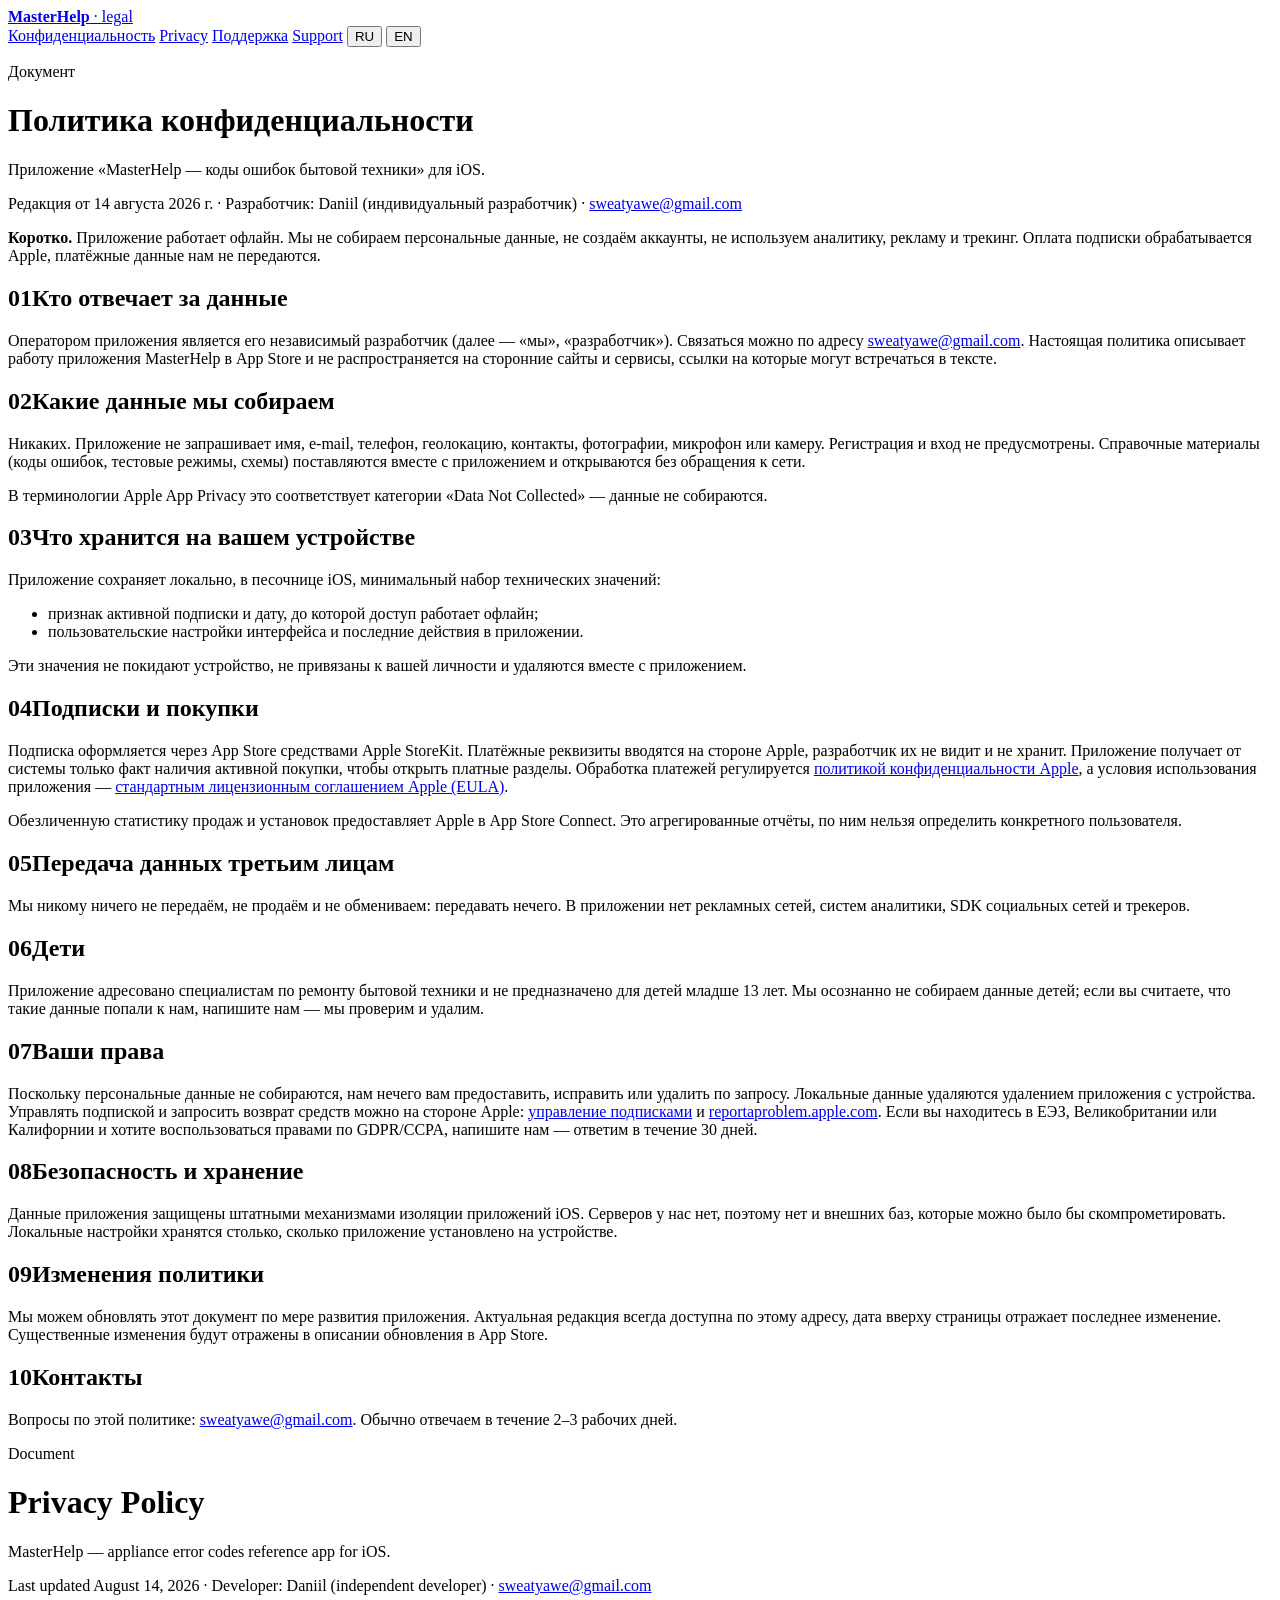
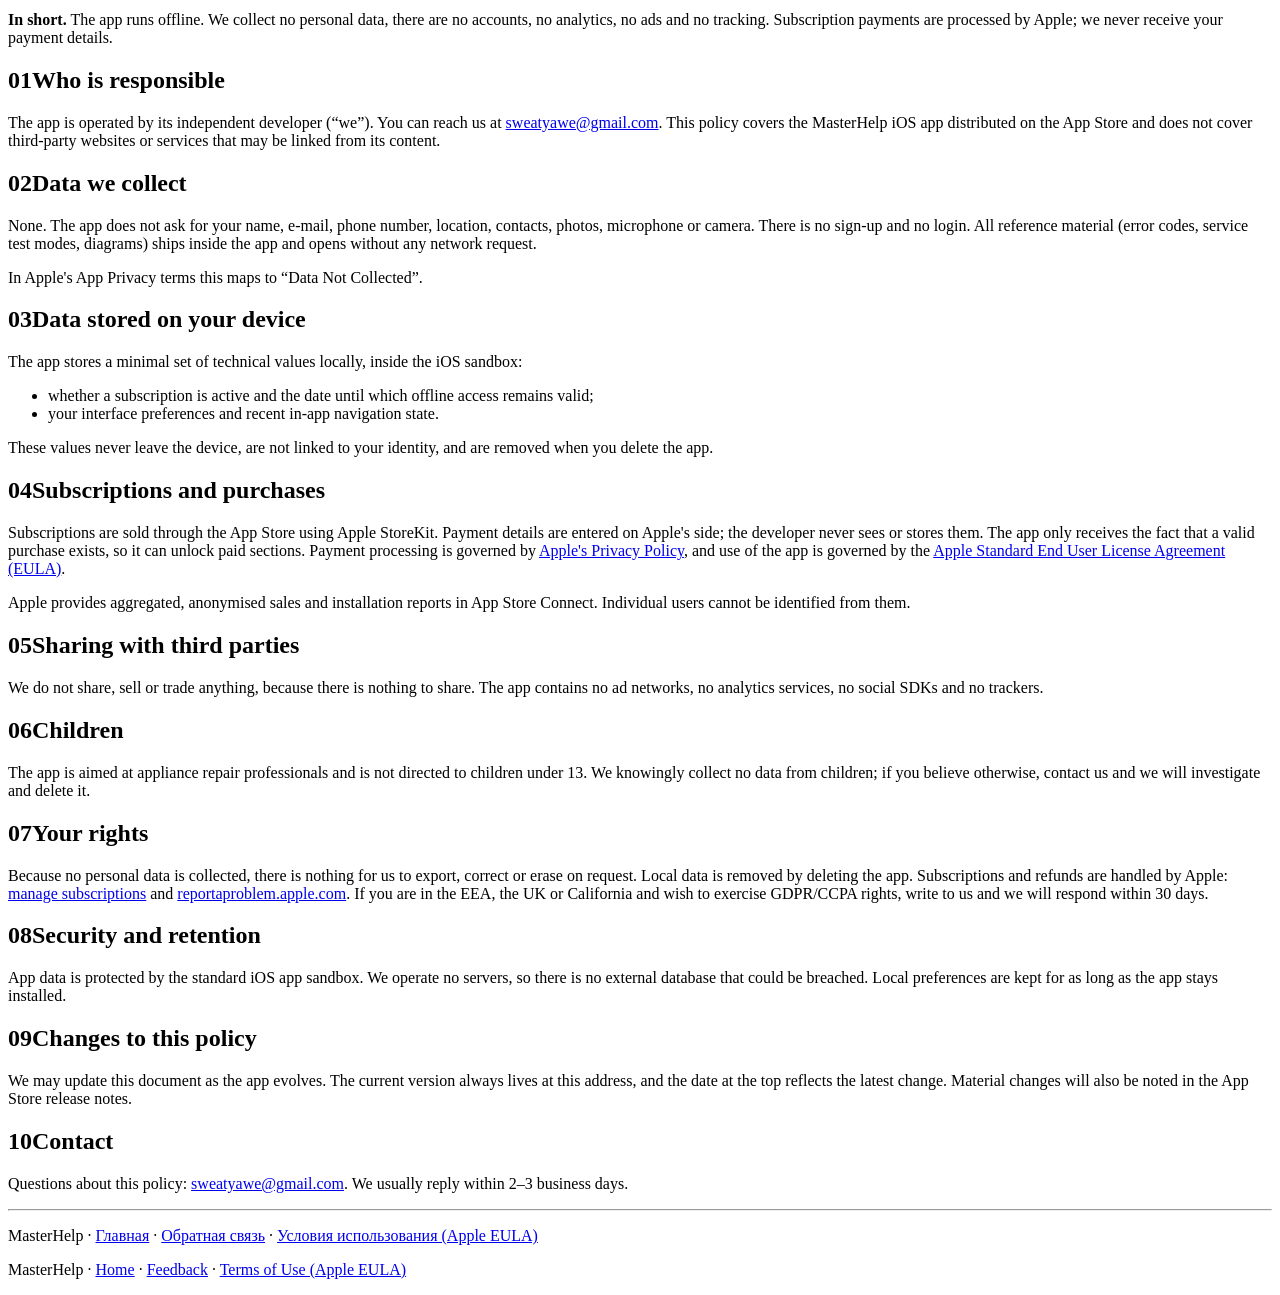
==== privacy.html @ d81bd0ea "Added pages" ====
<!DOCTYPE html>
<html lang="ru">
<head>
<meta charset="utf-8" />
<meta name="viewport" content="width=device-width, initial-scale=1" />
<title>MasterHelp — Политика конфиденциальности / Privacy Policy</title>
<meta name="description" content="Privacy Policy for MasterHelp (Коды ошибок бытовой техники) iOS app." />
<link rel="stylesheet" href="assets/base.css" />
</head>
<body data-lang="ru">

<header class="topbar">
  <a class="brand" href="index.html"><b>MasterHelp</b> · legal</a>
  <nav>
    <a href="privacy.html" aria-current="page" data-l="ru">Конфиденциальность</a>
    <a href="privacy.html" aria-current="page" data-l="en">Privacy</a>
    <a href="support.html" data-l="ru">Поддержка</a>
    <a href="support.html" data-l="en">Support</a>
    <span class="lang">
      <button type="button" data-lang="ru">RU</button>
      <button type="button" data-lang="en">EN</button>
    </span>
  </nav>
</header>

<main>

<div data-l="ru">
  <p class="eyebrow">Документ</p>
  <h1>Политика конфиденциальности</h1>
  <p class="lead">Приложение «MasterHelp — коды ошибок бытовой техники» для iOS.</p>
  <p class="meta">Редакция от 14 августа 2026 г. · Разработчик: Daniil (индивидуальный разработчик) · <a href="mailto:sweatyawe@gmail.com">sweatyawe@gmail.com</a></p>

  <div class="note">
    <p><strong>Коротко.</strong> Приложение работает офлайн. Мы не собираем персональные данные, не создаём аккаунты, не используем аналитику, рекламу и трекинг. Оплата подписки обрабатывается Apple, платёжные данные нам не передаются.</p>
  </div>

  <section class="doc">
    <h2><span class="num">01</span>Кто отвечает за данные</h2>
    <p>Оператором приложения является его независимый разработчик (далее — «мы», «разработчик»). Связаться можно по адресу <a href="mailto:sweatyawe@gmail.com">sweatyawe@gmail.com</a>. Настоящая политика описывает работу приложения MasterHelp в App Store и не распространяется на сторонние сайты и сервисы, ссылки на которые могут встречаться в тексте.</p>
  </section>

  <section class="doc">
    <h2><span class="num">02</span>Какие данные мы собираем</h2>
    <p>Никаких. Приложение не запрашивает имя, e-mail, телефон, геолокацию, контакты, фотографии, микрофон или камеру. Регистрация и вход не предусмотрены. Справочные материалы (коды ошибок, тестовые режимы, схемы) поставляются вместе с приложением и открываются без обращения к сети.</p>
    <p>В терминологии Apple App Privacy это соответствует категории «Data Not Collected» — данные не собираются.</p>
  </section>

  <section class="doc">
    <h2><span class="num">03</span>Что хранится на вашем устройстве</h2>
    <p>Приложение сохраняет локально, в песочнице iOS, минимальный набор технических значений:</p>
    <ul>
      <li>признак активной подписки и дату, до которой доступ работает офлайн;</li>
      <li>пользовательские настройки интерфейса и последние действия в приложении.</li>
    </ul>
    <p>Эти значения не покидают устройство, не привязаны к вашей личности и удаляются вместе с приложением.</p>
  </section>

  <section class="doc">
    <h2><span class="num">04</span>Подписки и покупки</h2>
    <p>Подписка оформляется через App Store средствами Apple StoreKit. Платёжные реквизиты вводятся на стороне Apple, разработчик их не видит и не хранит. Приложение получает от системы только факт наличия активной покупки, чтобы открыть платные разделы. Обработка платежей регулируется <a href="https://www.apple.com/legal/privacy/" target="_blank" rel="noopener">политикой конфиденциальности Apple</a>, а условия использования приложения — <a href="https://www.apple.com/legal/internet-services/itunes/dev/stdeula/" target="_blank" rel="noopener">стандартным лицензионным соглашением Apple (EULA)</a>.</p>
    <p>Обезличенную статистику продаж и установок предоставляет Apple в App Store Connect. Это агрегированные отчёты, по ним нельзя определить конкретного пользователя.</p>
  </section>

  <section class="doc">
    <h2><span class="num">05</span>Передача данных третьим лицам</h2>
    <p>Мы никому ничего не передаём, не продаём и не обмениваем: передавать нечего. В приложении нет рекламных сетей, систем аналитики, SDK социальных сетей и трекеров.</p>
  </section>

  <section class="doc">
    <h2><span class="num">06</span>Дети</h2>
    <p>Приложение адресовано специалистам по ремонту бытовой техники и не предназначено для детей младше 13 лет. Мы осознанно не собираем данные детей; если вы считаете, что такие данные попали к нам, напишите нам — мы проверим и удалим.</p>
  </section>

  <section class="doc">
    <h2><span class="num">07</span>Ваши права</h2>
    <p>Поскольку персональные данные не собираются, нам нечего вам предоставить, исправить или удалить по запросу. Локальные данные удаляются удалением приложения с устройства. Управлять подпиской и запросить возврат средств можно на стороне Apple: <a href="https://apps.apple.com/account/subscriptions" target="_blank" rel="noopener">управление подписками</a> и <a href="https://reportaproblem.apple.com" target="_blank" rel="noopener">reportaproblem.apple.com</a>. Если вы находитесь в ЕЭЗ, Великобритании или Калифорнии и хотите воспользоваться правами по GDPR/CCPA, напишите нам — ответим в течение 30 дней.</p>
  </section>

  <section class="doc">
    <h2><span class="num">08</span>Безопасность и хранение</h2>
    <p>Данные приложения защищены штатными механизмами изоляции приложений iOS. Серверов у нас нет, поэтому нет и внешних баз, которые можно было бы скомпрометировать. Локальные настройки хранятся столько, сколько приложение установлено на устройстве.</p>
  </section>

  <section class="doc">
    <h2><span class="num">09</span>Изменения политики</h2>
    <p>Мы можем обновлять этот документ по мере развития приложения. Актуальная редакция всегда доступна по этому адресу, дата вверху страницы отражает последнее изменение. Существенные изменения будут отражены в описании обновления в App Store.</p>
  </section>

  <section class="doc">
    <h2><span class="num">10</span>Контакты</h2>
    <p>Вопросы по этой политике: <a href="mailto:sweatyawe@gmail.com">sweatyawe@gmail.com</a>. Обычно отвечаем в течение 2–3 рабочих дней.</p>
  </section>
</div>

<div data-l="en">
  <p class="eyebrow">Document</p>
  <h1>Privacy Policy</h1>
  <p class="lead">MasterHelp — appliance error codes reference app for iOS.</p>
  <p class="meta">Last updated August 14, 2026 · Developer: Daniil (independent developer) · <a href="mailto:sweatyawe@gmail.com">sweatyawe@gmail.com</a></p>

  <div class="note">
    <p><strong>In short.</strong> The app runs offline. We collect no personal data, there are no accounts, no analytics, no ads and no tracking. Subscription payments are processed by Apple; we never receive your payment details.</p>
  </div>

  <section class="doc">
    <h2><span class="num">01</span>Who is responsible</h2>
    <p>The app is operated by its independent developer (“we”). You can reach us at <a href="mailto:sweatyawe@gmail.com">sweatyawe@gmail.com</a>. This policy covers the MasterHelp iOS app distributed on the App Store and does not cover third-party websites or services that may be linked from its content.</p>
  </section>

  <section class="doc">
    <h2><span class="num">02</span>Data we collect</h2>
    <p>None. The app does not ask for your name, e-mail, phone number, location, contacts, photos, microphone or camera. There is no sign-up and no login. All reference material (error codes, service test modes, diagrams) ships inside the app and opens without any network request.</p>
    <p>In Apple's App Privacy terms this maps to “Data Not Collected”.</p>
  </section>

  <section class="doc">
    <h2><span class="num">03</span>Data stored on your device</h2>
    <p>The app stores a minimal set of technical values locally, inside the iOS sandbox:</p>
    <ul>
      <li>whether a subscription is active and the date until which offline access remains valid;</li>
      <li>your interface preferences and recent in-app navigation state.</li>
    </ul>
    <p>These values never leave the device, are not linked to your identity, and are removed when you delete the app.</p>
  </section>

  <section class="doc">
    <h2><span class="num">04</span>Subscriptions and purchases</h2>
    <p>Subscriptions are sold through the App Store using Apple StoreKit. Payment details are entered on Apple's side; the developer never sees or stores them. The app only receives the fact that a valid purchase exists, so it can unlock paid sections. Payment processing is governed by <a href="https://www.apple.com/legal/privacy/" target="_blank" rel="noopener">Apple's Privacy Policy</a>, and use of the app is governed by the <a href="https://www.apple.com/legal/internet-services/itunes/dev/stdeula/" target="_blank" rel="noopener">Apple Standard End User License Agreement (EULA)</a>.</p>
    <p>Apple provides aggregated, anonymised sales and installation reports in App Store Connect. Individual users cannot be identified from them.</p>
  </section>

  <section class="doc">
    <h2><span class="num">05</span>Sharing with third parties</h2>
    <p>We do not share, sell or trade anything, because there is nothing to share. The app contains no ad networks, no analytics services, no social SDKs and no trackers.</p>
  </section>

  <section class="doc">
    <h2><span class="num">06</span>Children</h2>
    <p>The app is aimed at appliance repair professionals and is not directed to children under 13. We knowingly collect no data from children; if you believe otherwise, contact us and we will investigate and delete it.</p>
  </section>

  <section class="doc">
    <h2><span class="num">07</span>Your rights</h2>
    <p>Because no personal data is collected, there is nothing for us to export, correct or erase on request. Local data is removed by deleting the app. Subscriptions and refunds are handled by Apple: <a href="https://apps.apple.com/account/subscriptions" target="_blank" rel="noopener">manage subscriptions</a> and <a href="https://reportaproblem.apple.com" target="_blank" rel="noopener">reportaproblem.apple.com</a>. If you are in the EEA, the UK or California and wish to exercise GDPR/CCPA rights, write to us and we will respond within 30 days.</p>
  </section>

  <section class="doc">
    <h2><span class="num">08</span>Security and retention</h2>
    <p>App data is protected by the standard iOS app sandbox. We operate no servers, so there is no external database that could be breached. Local preferences are kept for as long as the app stays installed.</p>
  </section>

  <section class="doc">
    <h2><span class="num">09</span>Changes to this policy</h2>
    <p>We may update this document as the app evolves. The current version always lives at this address, and the date at the top reflects the latest change. Material changes will also be noted in the App Store release notes.</p>
  </section>

  <section class="doc">
    <h2><span class="num">10</span>Contact</h2>
    <p>Questions about this policy: <a href="mailto:sweatyawe@gmail.com">sweatyawe@gmail.com</a>. We usually reply within 2–3 business days.</p>
  </section>
</div>

</main>

<footer>
  <hr />
  <p data-l="ru">MasterHelp · <a href="index.html">Главная</a> · <a href="support.html">Обратная связь</a> · <a href="https://www.apple.com/legal/internet-services/itunes/dev/stdeula/" target="_blank" rel="noopener">Условия использования (Apple EULA)</a></p>
  <p data-l="en">MasterHelp · <a href="index.html">Home</a> · <a href="support.html">Feedback</a> · <a href="https://www.apple.com/legal/internet-services/itunes/dev/stdeula/" target="_blank" rel="noopener">Terms of Use (Apple EULA)</a></p>
</footer>

<script src="assets/lang.js"></script>
</body>
</html>
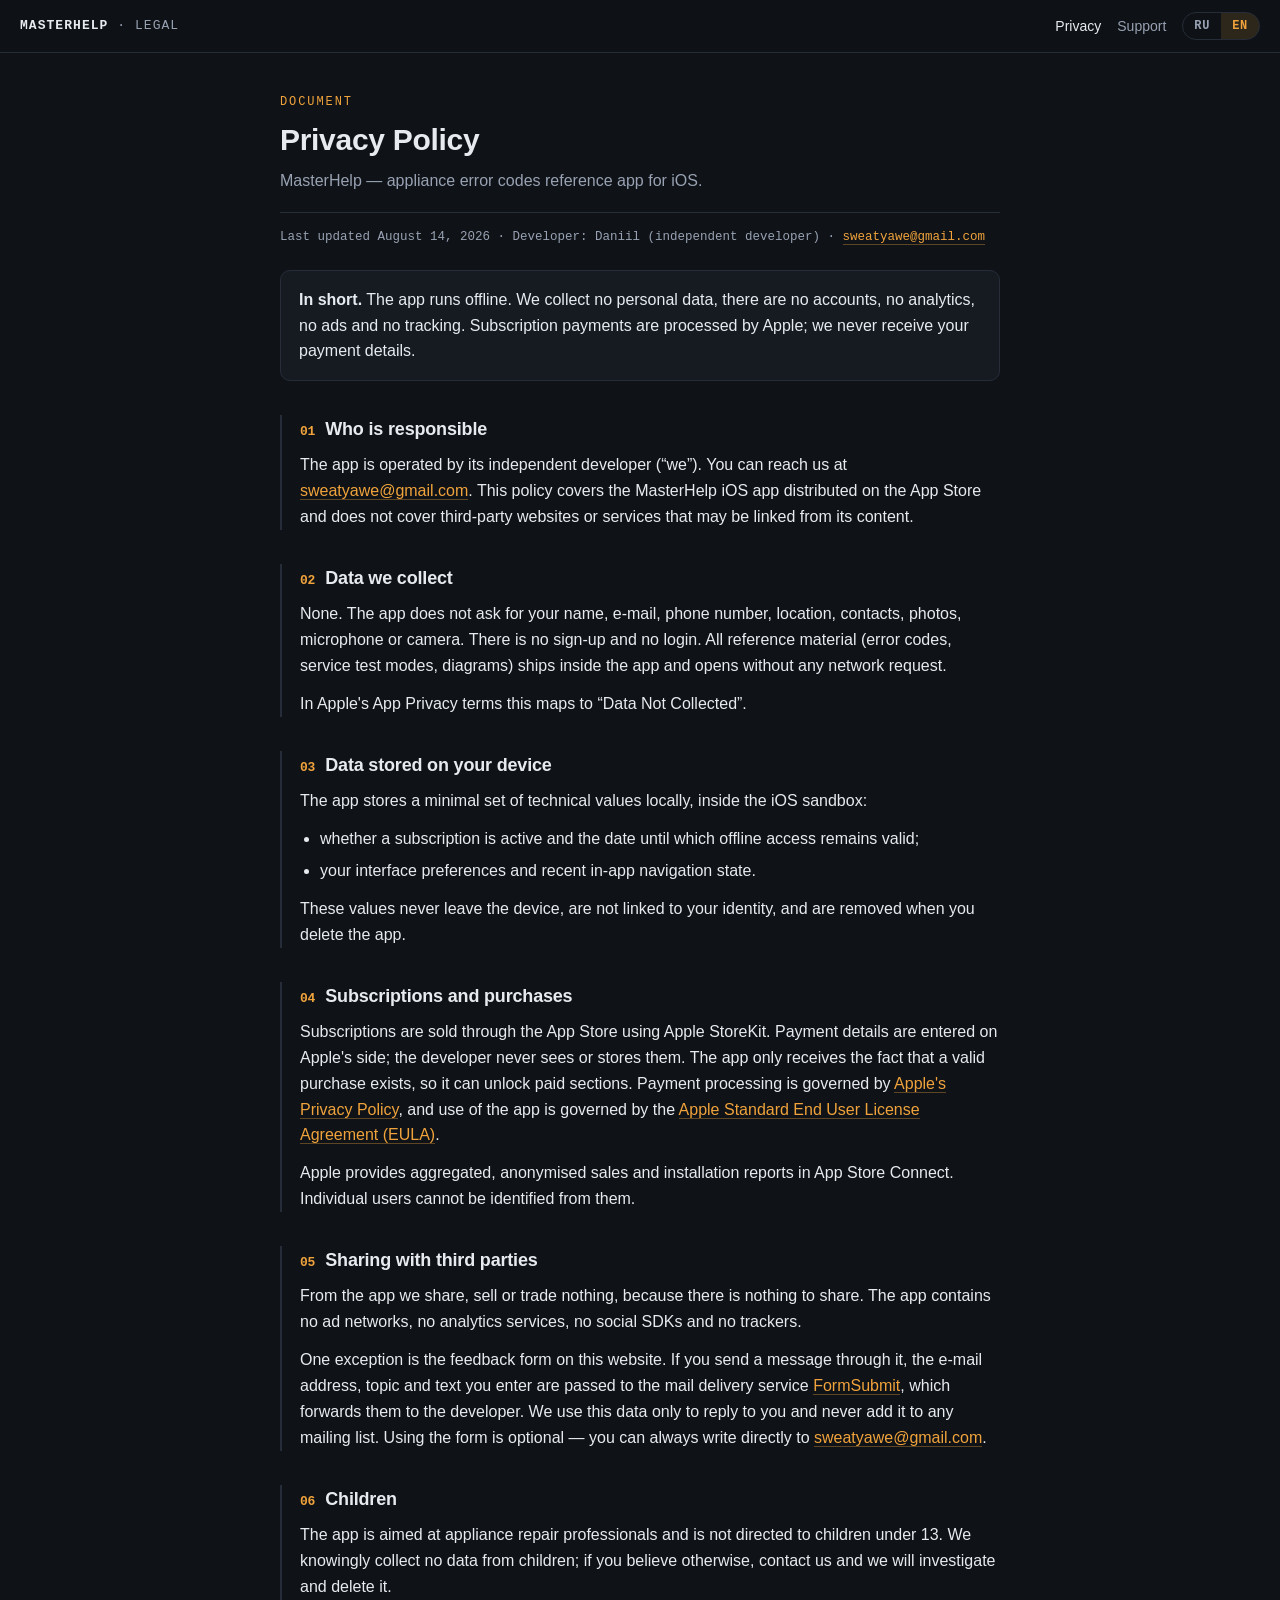
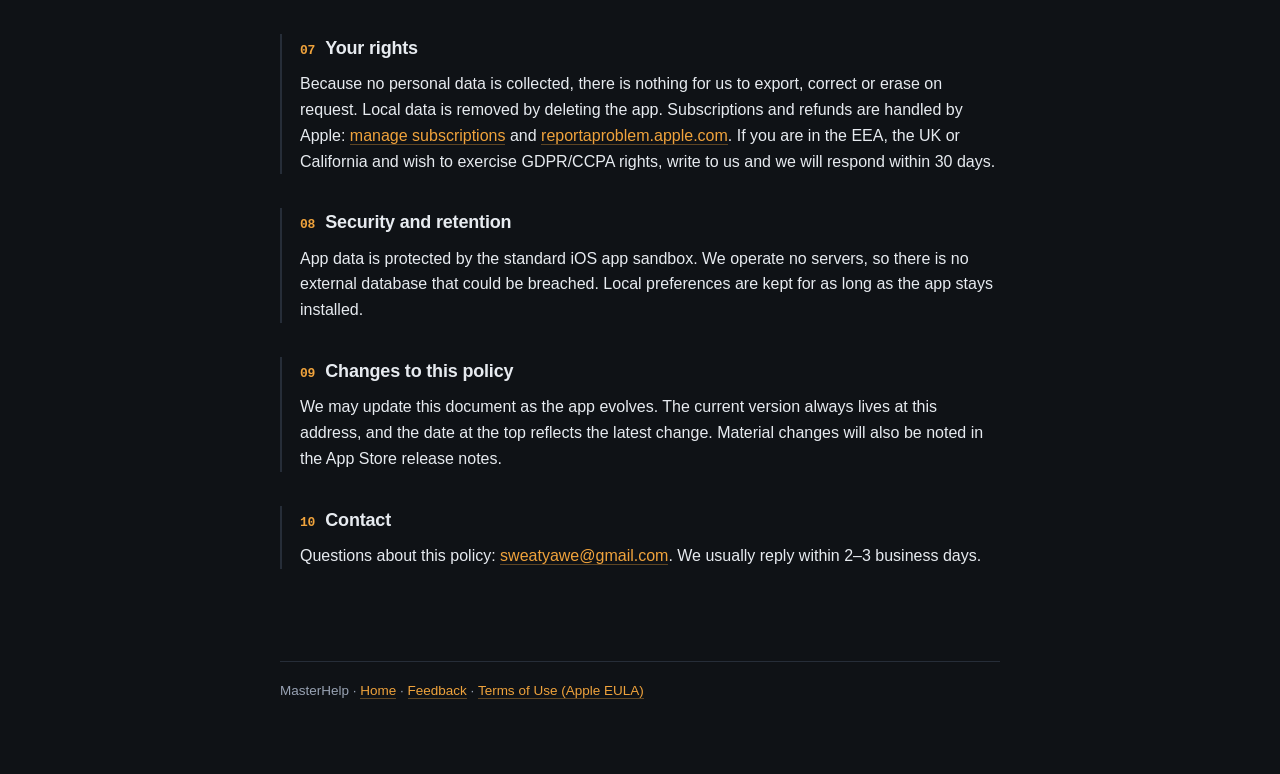
==== commit 1d81ce23: "form updated" ====
--- a/privacy.html
+++ b/privacy.html
@@ -64,7 +64,8 @@
 
   <section class="doc">
     <h2><span class="num">05</span>Передача данных третьим лицам</h2>
-    <p>Мы никому ничего не передаём, не продаём и не обмениваем: передавать нечего. В приложении нет рекламных сетей, систем аналитики, SDK социальных сетей и трекеров.</p>
+    <p>Из приложения мы никому ничего не передаём, не продаём и не обмениваем: передавать нечего. В приложении нет рекламных сетей, систем аналитики, SDK социальных сетей и трекеров.</p>
+    <p>Отдельный случай — форма обратной связи на этом сайте. Если вы отправляете через неё сообщение, указанный вами e-mail, тема и текст обращения передаются сервису доставки писем <a href="https://formsubmit.co" target="_blank" rel="noopener">FormSubmit</a>, который пересылает их разработчику. Мы используем эти данные только чтобы ответить вам, и не добавляем их в рассылки. Пользоваться формой необязательно: можно написать напрямую на <a href="mailto:sweatyawe@gmail.com">sweatyawe@gmail.com</a>.</p>
   </section>
 
   <section class="doc">
@@ -132,7 +133,8 @@
 
   <section class="doc">
     <h2><span class="num">05</span>Sharing with third parties</h2>
-    <p>We do not share, sell or trade anything, because there is nothing to share. The app contains no ad networks, no analytics services, no social SDKs and no trackers.</p>
+    <p>From the app we share, sell or trade nothing, because there is nothing to share. The app contains no ad networks, no analytics services, no social SDKs and no trackers.</p>
+    <p>One exception is the feedback form on this website. If you send a message through it, the e-mail address, topic and text you enter are passed to the mail delivery service <a href="https://formsubmit.co" target="_blank" rel="noopener">FormSubmit</a>, which forwards them to the developer. We use this data only to reply to you and never add it to any mailing list. Using the form is optional — you can always write directly to <a href="mailto:sweatyawe@gmail.com">sweatyawe@gmail.com</a>.</p>
   </section>
 
   <section class="doc">
--- a/assets/base.css
+++ b/assets/base.css
@@ -0,0 +1,225 @@
+:root {
+  --bg: #0f1216;
+  --panel: #161b22;
+  --panel-2: #1c222b;
+  --text: #e7ebf0;
+  --muted: #98a2b3;
+  --line: #262d38;
+  --accent: #f0a33c;
+  --accent-soft: rgba(240, 163, 60, 0.14);
+  --radius: 10px;
+  --mono: ui-monospace, SFMono-Regular, "SF Mono", Menlo, Consolas, monospace;
+  --sans: -apple-system, BlinkMacSystemFont, "Segoe UI", Roboto, Helvetica, Arial, sans-serif;
+}
+
+* { box-sizing: border-box; }
+
+html { -webkit-text-size-adjust: 100%; }
+
+body {
+  margin: 0;
+  background: var(--bg);
+  color: var(--text);
+  font-family: var(--sans);
+  font-size: 16px;
+  line-height: 1.62;
+}
+
+a { color: var(--accent); text-decoration: none; border-bottom: 1px solid rgba(240, 163, 60, 0.35); }
+a:hover { border-bottom-color: var(--accent); }
+
+.topbar {
+  position: sticky;
+  top: 0;
+  z-index: 10;
+  display: flex;
+  align-items: center;
+  gap: 14px;
+  padding: 12px 20px;
+  background: rgba(15, 18, 22, 0.92);
+  backdrop-filter: saturate(140%) blur(10px);
+  border-bottom: 1px solid var(--line);
+}
+
+.brand {
+  font-family: var(--mono);
+  font-size: 13px;
+  letter-spacing: 0.08em;
+  text-transform: uppercase;
+  color: var(--muted);
+  border: 0;
+}
+
+.brand b { color: var(--text); font-weight: 600; }
+
+.topbar nav { margin-left: auto; display: flex; align-items: center; gap: 16px; }
+
+.topbar nav a {
+  font-size: 14px;
+  color: var(--muted);
+  border: 0;
+}
+
+.topbar nav a:hover, .topbar nav a[aria-current="page"] { color: var(--text); }
+
+.lang {
+  display: inline-flex;
+  border: 1px solid var(--line);
+  border-radius: 999px;
+  overflow: hidden;
+}
+
+.lang button {
+  appearance: none;
+  border: 0;
+  background: transparent;
+  color: var(--muted);
+  font: 600 12px/1 var(--mono);
+  letter-spacing: 0.06em;
+  padding: 7px 11px;
+  cursor: pointer;
+}
+
+.lang button[aria-pressed="true"] { background: var(--accent-soft); color: var(--accent); }
+
+main { max-width: 760px; margin: 0 auto; padding: 40px 20px 80px; }
+
+.eyebrow {
+  font-family: var(--mono);
+  font-size: 12px;
+  letter-spacing: 0.16em;
+  text-transform: uppercase;
+  color: var(--accent);
+  margin: 0 0 10px;
+}
+
+h1 { font-size: 30px; line-height: 1.2; margin: 0 0 10px; letter-spacing: -0.01em; }
+
+.lead { color: var(--muted); margin: 0 0 6px; }
+
+.meta {
+  font-family: var(--mono);
+  font-size: 12.5px;
+  color: var(--muted);
+  margin: 18px 0 0;
+  padding-top: 14px;
+  border-top: 1px solid var(--line);
+}
+
+section.doc {
+  margin-top: 34px;
+  padding-left: 18px;
+  border-left: 2px solid var(--line);
+}
+
+section.doc:hover { border-left-color: var(--accent); }
+
+section.doc h2 {
+  font-size: 18px;
+  margin: 0 0 8px;
+  letter-spacing: -0.01em;
+}
+
+section.doc h2 .num {
+  font-family: var(--mono);
+  font-size: 13px;
+  color: var(--accent);
+  margin-right: 10px;
+}
+
+p { margin: 0 0 12px; }
+
+ul { margin: 0 0 12px; padding-left: 20px; }
+li { margin-bottom: 6px; }
+
+.note {
+  background: var(--panel);
+  border: 1px solid var(--line);
+  border-radius: var(--radius);
+  padding: 16px 18px;
+  margin: 22px 0 0;
+}
+
+.note p:last-child { margin-bottom: 0; }
+
+code, .mono { font-family: var(--mono); font-size: 0.92em; color: var(--text); }
+
+.cards { display: grid; gap: 14px; margin-top: 26px; }
+
+@media (min-width: 620px) { .cards { grid-template-columns: 1fr 1fr; } }
+
+.card {
+  display: block;
+  background: var(--panel);
+  border: 1px solid var(--line);
+  border-radius: var(--radius);
+  padding: 18px;
+  color: var(--text);
+}
+
+.card:hover { border-color: var(--accent); }
+
+.card h3 { margin: 0 0 6px; font-size: 16px; }
+.card p { margin: 0; color: var(--muted); font-size: 14.5px; }
+
+.btn {
+  display: inline-block;
+  background: var(--accent);
+  color: #17130a;
+  font-weight: 700;
+  border: 0;
+  border-radius: 8px;
+  padding: 12px 18px;
+  cursor: pointer;
+  font-size: 15px;
+  font-family: inherit;
+}
+
+.btn:hover { filter: brightness(1.06); }
+
+.field { margin-bottom: 14px; }
+
+.field label {
+  display: block;
+  font-family: var(--mono);
+  font-size: 12px;
+  letter-spacing: 0.08em;
+  text-transform: uppercase;
+  color: var(--muted);
+  margin-bottom: 6px;
+}
+
+.field input, .field textarea, .field select {
+  width: 100%;
+  background: var(--panel-2);
+  border: 1px solid var(--line);
+  border-radius: 8px;
+  color: var(--text);
+  font: inherit;
+  padding: 11px 12px;
+}
+
+.field textarea { min-height: 130px; resize: vertical; }
+
+.field input:focus, .field textarea:focus, .field select:focus {
+  outline: 0;
+  border-color: var(--accent);
+}
+
+footer {
+  max-width: 760px;
+  margin: 0 auto;
+  padding: 0 20px 60px;
+  color: var(--muted);
+  font-size: 13.5px;
+}
+
+footer hr { border: 0; border-top: 1px solid var(--line); margin: 0 0 18px; }
+
+body [data-l] { display: none; }
+
+body[data-lang="ru"] [data-l="ru"],
+body[data-lang="en"] [data-l="en"] { display: block; }
+
+body[data-lang="ru"] .btn[data-l="ru"],
+body[data-lang="en"] .btn[data-l="en"] { display: inline-block; }
